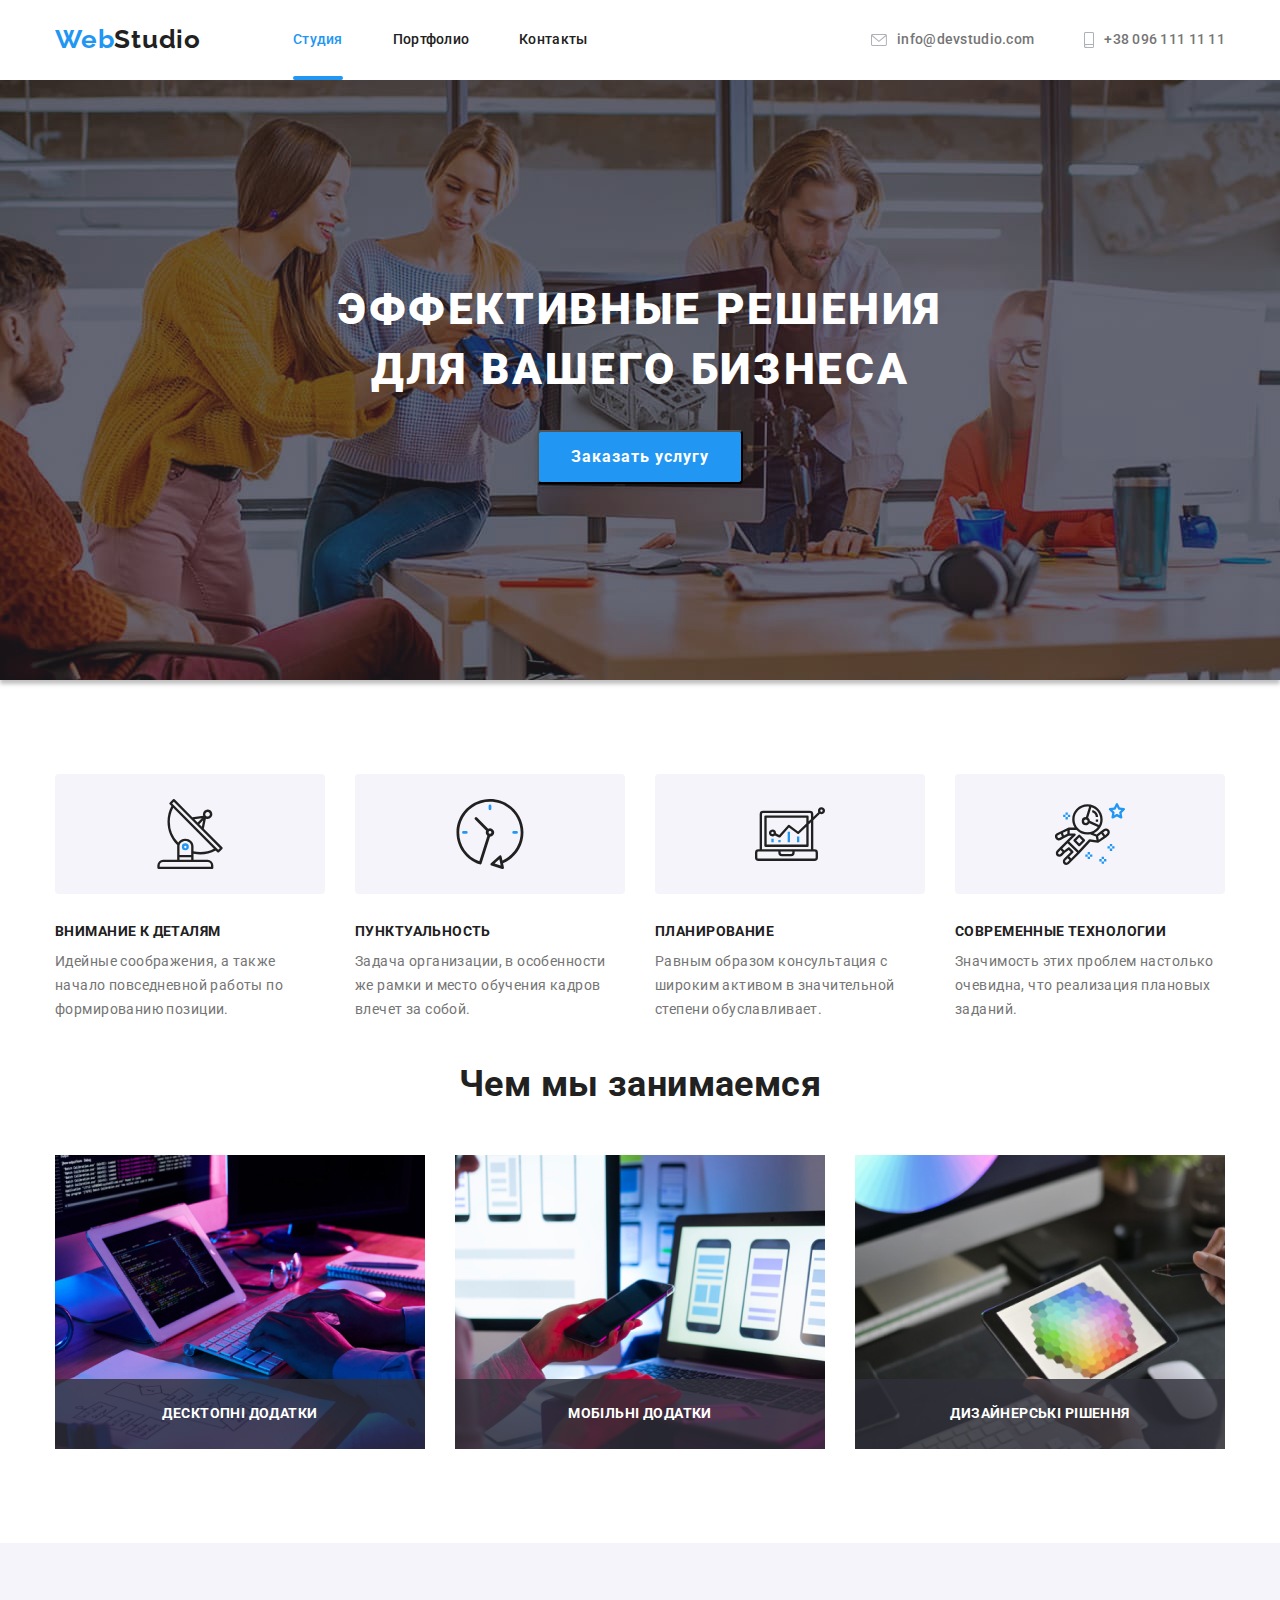
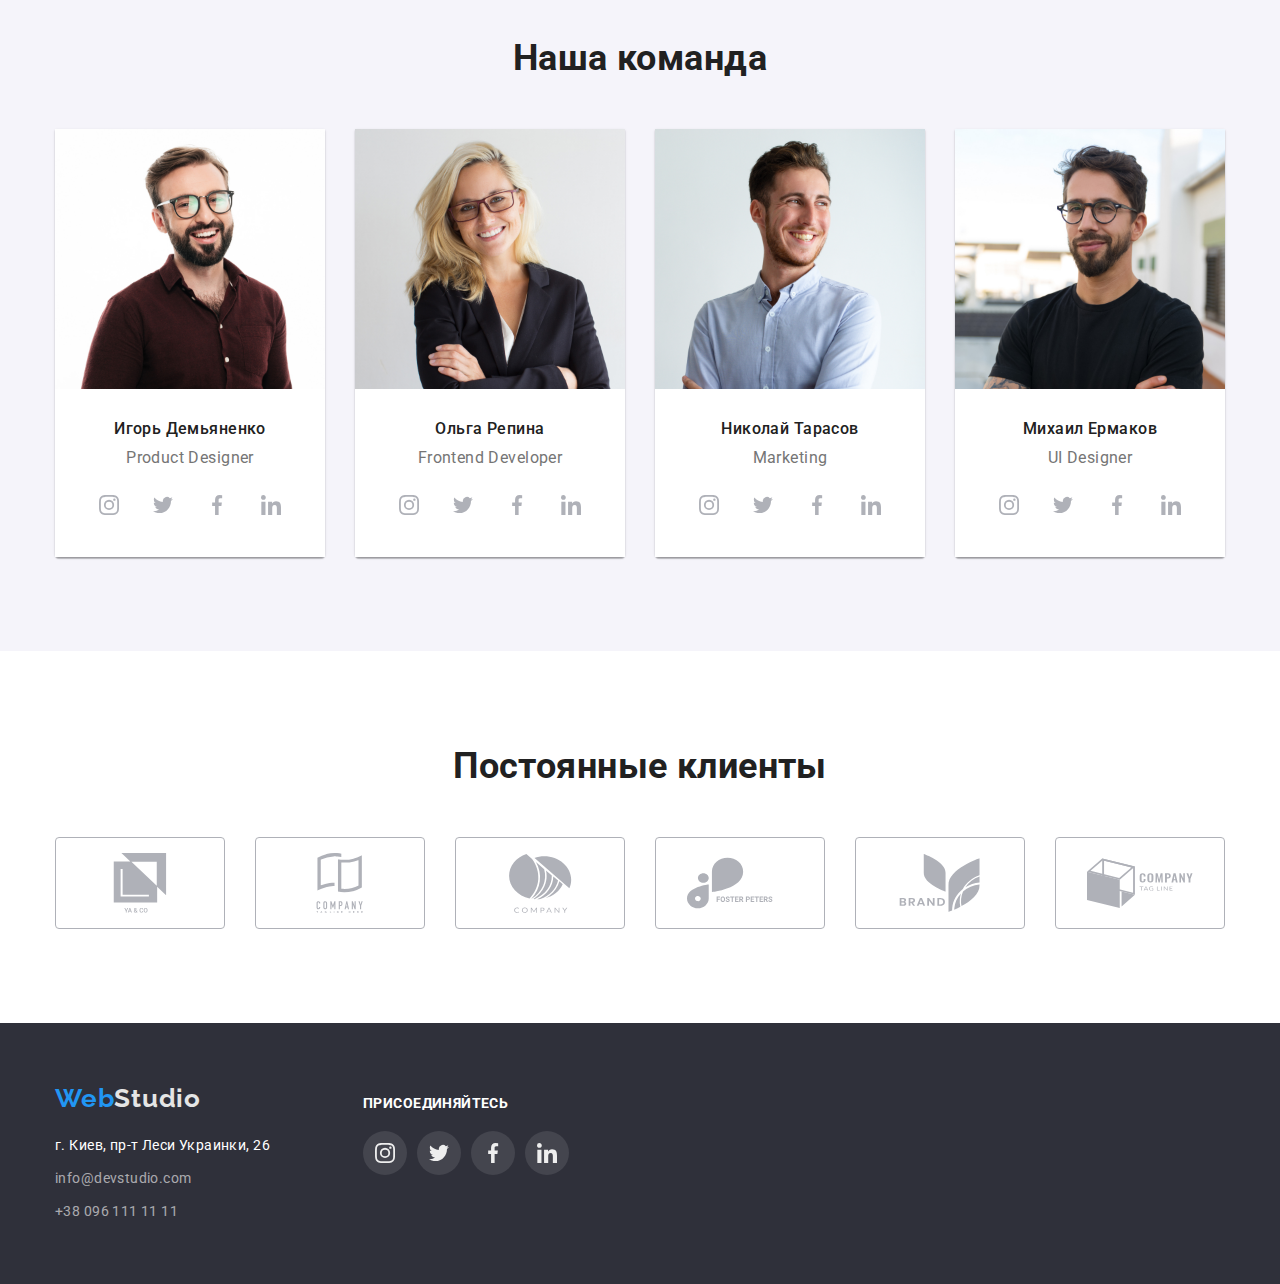
==== index.html @ d17cd8bb "Initial commit" ====
<!DOCTYPE html>
<html lang="ru">
  <head>
    <meta charset="UTF-8" />
    <meta http-equiv="X-UA-Compatible" content="IE=edge" />
    <meta name="viewport" content="width=device-width, initial-scale=1.0" />
    <title>Document</title>
    <link
      href="https://fonts.googleapis.com/css2?family=Raleway:wght@700&family=Roboto:wght@400;500;700;900&display=swap"
      rel="stylesheet"
    />
    <link
      href="https://cdnjs.cloudflare.com/ajax/libs/modern-normalize/1.0.0/modern-normalize.min.css"
      rel="stylesheet"
    />
    <link rel="stylesheet" href="./css/styles.css" />
  </head>
  <body>
    <header class="header">
      <div class="container main-nav">
        <nav class="header-nav">
          <a class="link logo" href="./index.html" lang="en"
            >Web<span class="logo-studio">Studio</span></a
          >
          <ul class="list header-list">
            <li class="header-item">
              <a class="link header-link current" href="./index.html">
                Студия</a
              >
            </li>
            <li class="header-item">
              <a class="link header-link" href="./portfolio.html"> Портфолио</a>
            </li>
            <li class="header-item">
              <a class="link header-link" href="">Контакты</a>
            </li>
          </ul>
        </nav>
        <ul class="list header-list">
          <li class="header-item">
            <a
              class="link header-link-contakts"
              href="mailto:info@devstudio.com"
            >
              <svg class="header-contakts-icon" width="16" height="12">
                <use href="./images/icons.svg#icon-envelope"></use>
              </svg>
              info@devstudio.com</a
            >
          </li>
          <li class="header-item">
            <a class="link header-link-contakts" href="tel:+380961111111">
              <svg class="header-contakts-icon" width="10" height="16">
                <use href="./images/icons.svg#icon-smartphone"></use>
              </svg>
              +38 096 111 11 11</a
            >
          </li>
        </ul>
      </div>
    </header>
    <main class="main">
      <section class="banner">
        <div class="container">
          <h1 class="banner-title">
            Эффективные решения<br />
            для вашего бизнеса
          </h1>
          <button class="banner-button" data-modal-open="" type="button">
            Заказать услугу
          </button>
        </div>
      </section>
      <section class="techology">
        <div class="container">
          <h2 class="title technology-title">Наши особенности</h2>
          <ul class="list list-techology">
            <li class="technology-item">
              <div class="icon-box">
                <svg width="70" height="70">
                  <use href="./images/icons.svg#icon-antenna-1"></use>
                </svg>
              </div>
              <h3 class="title techology-item-title">ВНИМАНИЕ К ДЕТАЛЯМ</h3>
              <p class="techology-description">
                Идейные соображения, а также начало повседневной работы по
                формированию позиции.
              </p>
            </li>
            <li class="technology-item">
              <div class="icon-box">
                <svg width="70" height="70">
                  <use href="./images/icons.svg#icon-clock-1"></use>
                </svg>
              </div>
              <h3 class="title techology-item-title">ПУНКТУАЛЬНОСТЬ</h3>
              <p class="techology-description">
                Задача организации, в особенности же рамки и место обучения
                кадров влечет за собой.
              </p>
            </li>
            <li class="technology-item">
              <div class="icon-box">
                <svg width="70" height="70">
                  <use href="./images/icons.svg#icon-diagram-1"></use>
                </svg>
              </div>
              <h3 class="title techology-item-title">ПЛАНИРОВАНИЕ</h3>
              <p class="techology-description">
                Равным образом консультация с широким активом в значительной
                степени обуславливает.
              </p>
            </li>
            <li class="technology-item">
              <div class="icon-box">
                <svg width="70" height="70">
                  <use href="./images/icons.svg#icon-astronaut-1"></use>
                </svg>
              </div>
              <h3 class="title techology-item-title">СОВРЕМЕННЫЕ ТЕХНОЛОГИИ</h3>
              <p class="techology-description">
                Значимость этих проблем настолько очевидна, что реализация
                плановых заданий.
              </p>
            </li>
          </ul>
        </div>
      </section>
      <section class="works">
        <div class="container">
          <h2 class="title works-title">Чем мы занимаемся</h2>
          <ul class="list works-list">
            <li class="works-item">
              <img
                class="works-img"
                src="./images/img1.jpg"
                alt="Сотрудник работающий на ПК и планшете"
                width="370"
                height="294"
              />
              <div class="item-overlay">
                <p class="overlay-text">Десктопні додатки</p>
              </div>
            </li>
            <li class="works-item">
              <img
                class="works-img"
                src="./images/img2.jpg"
                alt="Девушка работает с телефоном и ноутбуком"
                width="370"
                height="294"
              />
              <div class="item-overlay">
                <p class="overlay-text">Мобільні додатки</p>
              </div>
            </li>
            <li class="works-item">
              <img
                class="works-img"
                src="./images/img3.jpg"
                alt="Сотрудник выбирает цветовую гамму на планшете"
                width="370"
                height="294"
              />
              <div class="item-overlay">
                <p class="overlay-text">Дизайнерські рішення</p>
              </div>
            </li>
          </ul>
        </div>
      </section>
      <section class="team">
        <div class="container">
          <h2 class="title team-title">Наша команда</h2>
          <ul class="list team-list">
            <li class="team-item">
              <img
                class="team-img"
                src="./images/img-ihor.jpg"
                alt="Игорь Демьяненко"
                width="270"
                height="260"
              />
              <div class="team-descript">
                <h3 class="title team-worker-name">Игорь Демьяненко</h3>
                <p class="team-worker-descr" lang="en">Product Designer</p>
                <ul class="list team-social">
                  <li class="social-link-item">
                    <a class="social-link" href="">
                      <svg class="icon-social" width="20" height="20">
                        <use href="./images/icons.svg#icon-instagram-2"></use>
                      </svg>
                    </a>
                  </li>
                  <li class="social-link-item">
                    <a class="social-link" href="">
                      <svg class="icon-social" width="20" height="20">
                        <use href="./images/icons.svg#icon-twitter-1"></use>
                      </svg>
                    </a>
                  </li>
                  <li class="social-link-item">
                    <a class="social-link" href="">
                      <svg class="icon-social" width="20" height="20">
                        <use href="./images/icons.svg#icon-facebook-1"></use>
                      </svg>
                    </a>
                  </li>
                  <li class="social-link-item">
                    <a class="social-link" href="">
                      <svg class="icon-social" width="20" height="20">
                        <use href="./images/icons.svg#icon-linkedin-1"></use>
                      </svg>
                    </a>
                  </li>
                </ul>
              </div>
            </li>
            <li class="team-item">
              <img
                class="team-img"
                src="./images/img-olga.jpg"
                alt="Ольга Репина"
                width="270"
                height="260"
              />
              <div class="team-descript">
                <h3 class="title team-worker-name">Ольга Репина</h3>
                <p class="team-worker-descr" lang="en">Frontend Developer</p>
                <ul class="list team-social">
                  <li class="social-link-item">
                    <a class="social-link" href="">
                      <svg class="icon-social" width="20" height="20">
                        <use href="./images/icons.svg#icon-instagram-2"></use>
                      </svg>
                    </a>
                  </li>
                  <li class="social-link-item">
                    <a class="social-link" href="">
                      <svg class="icon-social" width="20" height="20">
                        <use href="./images/icons.svg#icon-twitter-1"></use>
                      </svg>
                    </a>
                  </li>
                  <li class="social-link-item">
                    <a class="social-link" href="">
                      <svg class="icon-social" width="20" height="20">
                        <use href="./images/icons.svg#icon-facebook-1"></use>
                      </svg>
                    </a>
                  </li>
                  <li class="social-link-item">
                    <a class="social-link" href="">
                      <svg class="icon-social" width="20" height="20">
                        <use href="./images/icons.svg#icon-linkedin-1"></use>
                      </svg>
                    </a>
                  </li>
                </ul>
              </div>
            </li>
            <li class="team-item">
              <img
                class="team-img"
                src="./images/img-nikolay.jpg"
                alt="Николай Тарасов"
                width="270"
                height="260"
              />
              <div class="team-descript">
                <h3 class="title team-worker-name">Николай Тарасов</h3>
                <p class="team-worker-descr" lang="en">Marketing</p>
                <ul class="list team-social">
                  <li class="social-link-item">
                    <a class="social-link" href="">
                      <svg class="icon-social" width="20" height="20">
                        <use href="./images/icons.svg#icon-instagram-2"></use>
                      </svg>
                    </a>
                  </li>
                  <li class="social-link-item">
                    <a class="social-link" href="">
                      <svg class="icon-social" width="20" height="20">
                        <use href="./images/icons.svg#icon-twitter-1"></use>
                      </svg>
                    </a>
                  </li>
                  <li class="social-link-item">
                    <a class="social-link" href="">
                      <svg class="icon-social" width="20" height="20">
                        <use href="./images/icons.svg#icon-facebook-1"></use>
                      </svg>
                    </a>
                  </li>
                  <li class="social-link-item">
                    <a class="social-link" href="">
                      <svg class="icon-social" width="20" height="20">
                        <use href="./images/icons.svg#icon-linkedin-1"></use>
                      </svg>
                    </a>
                  </li>
                </ul>
              </div>
            </li>
            <li class="team-item">
              <img
                class="team-img"
                src="./images/img-mihail.jpg"
                alt="Михаил Ермаков"
                width="270"
                height="260"
              />
              <div class="team-descript">
                <h3 class="title team-worker-name">Михаил Ермаков</h3>
                <p class="team-worker-descr" lang="en">UI Designer</p>
                <ul class="list team-social">
                  <li class="social-link-item">
                    <a class="social-link" href="">
                      <svg class="icon-social" width="20" height="20">
                        <use href="./images/icons.svg#icon-instagram-2"></use>
                      </svg>
                    </a>
                  </li>
                  <li class="social-link-item">
                    <a class="social-link" href="">
                      <svg class="icon-social" width="20" height="20">
                        <use href="./images/icons.svg#icon-twitter-1"></use>
                      </svg>
                    </a>
                  </li>
                  <li class="social-link-item">
                    <a class="social-link" href="">
                      <svg class="icon-social" width="20" height="20">
                        <use href="./images/icons.svg#icon-facebook-1"></use>
                      </svg>
                    </a>
                  </li>
                  <li class="social-link-item">
                    <a class="social-link" href="">
                      <svg class="icon-social" width="20" height="20">
                        <use href="./images/icons.svg#icon-linkedin-1"></use>
                      </svg>
                    </a>
                  </li>
                </ul>
              </div>
            </li>
          </ul>
        </div>
      </section>
      <section class="clients">
        <div class="container">
          <h2 class="title clients-title">Постоянные клиенты</h2>
          <ul class="list clients-list">
            <li class="clients-item">
              <a class="link clients-link" href="">
                <svg class="clients-icon" width="106" height="60">
                  <use
                    class="clients-logo"
                    href="./images/icons.svg#icon-Logo1"
                  ></use>
                </svg>
              </a>
            </li>
            <li class="clients-item">
              <a class="link clients-link" href="">
                <svg class="clients-icon" width="106" height="60">
                  <use href="./images/icons.svg#icon-Logo2"></use>
                </svg>
              </a>
            </li>
            <li class="clients-item">
              <a class="link clients-link" href="">
                <svg class="clients-icon" width="106" height="60">
                  <use href="./images/icons.svg#icon-Logo3"></use>
                </svg>
              </a>
            </li>
            <li class="clients-item">
              <a class="link clients-link" href=""
                ><svg class="clients-icon" width="106" height="60">
                  <use href="./images/icons.svg#icon-Logo4"></use>
                </svg>
              </a>
            </li>
            <li class="clients-item">
              <a class="link clients-link" href=""
                ><svg class="clients-icon" width="106" height="60">
                  <use href="./images/icons.svg#icon-Logo5"></use>
                </svg>
              </a>
            </li>
            <li class="clients-item">
              <a class="link clients-link" href=""
                ><svg class="clients-icon" width="106" height="60">
                  <use href="./images/icons.svg#icon-Logo6"></use>
                </svg>
              </a>
            </li>
          </ul>
        </div>
      </section>
    </main>
    <footer class="footer">
      <div class="container">
        <div class="footer-container">
          <div class="footer-contacts">
            <a class="link logo footer-logo" href="./index.html" lang="en"
              >Web<span class="logo-studio-footer">Studio</span></a
            >
            <address class="footer-address">
              <p>г. Киев, пр-т Леси Украинки, 26</p>
              <a class="link footer-link" href="mailto:info@devstudio.com">
                info@devstudio.com</a
              >
              <br />
              <a class="link footer-link" href="tel:+380961111111">
                +38 096 111 11 11</a
              >
            </address>
          </div>
          <div class="social-footer">
            <h3 class="footer-social-title">ПРИСОЕДИНЯЙТЕСЬ</h3>
            <ul class="list footer-social">
              <li class="social-link-item">
                <a class="social-link-footer" href="">
                  <svg class="icon-social" width="20" height="20">
                    <use href="./images/icons.svg#icon-instagram-2"></use>
                  </svg>
                </a>
              </li>
              <li class="social-link-item">
                <a class="social-link-footer" href="">
                  <svg class="icon-social" width="20" height="20">
                    <use href="./images/icons.svg#icon-twitter-1"></use>
                  </svg>
                </a>
              </li>
              <li class="social-link-item">
                <a class="social-link-footer" href="">
                  <svg class="icon-social" width="20" height="20">
                    <use href="./images/icons.svg#icon-facebook-1"></use>
                  </svg>
                </a>
              </li>
              <li class="social-link-item">
                <a class="social-link-footer" href="">
                  <svg class="icon-social" width="20" height="20">
                    <use href="./images/icons.svg#icon-linkedin-1"></use>
                  </svg>
                </a>
              </li>
            </ul>
          </div>
        </div>
      </div>
    </footer>
    <div class="backdrop is-hidden" data-modal>
      <div class="modal">
        <button data-modal-close aria-label="button" class="close-button">
          <img class="icon-close" src="./images/close.svg" alt="Закрити" />
        </button>
      </div>
    </div>
    <script src="./js/modal.js"></script>
  </body>
</html>
---- css/styles.css ----
:root {
    /*   Цветовая палитра  */
    --bakrnd-color-first: #E5E5E5;
    --bakrnd-color-second: #F5F4FA;
    --footer-color: #2F303A;
    --text-color-first: #757575;
    --text-color-tittle: #212121;
    --text-color-footer: rgba(255, 255, 255, 0.6);
    --text-banner-color: #FFFFFF;
    --accent-color: #2196F3;

    /*Шрифты */
    --first-font: "Roboto";
    --logo-font: "Raleway";

    --transition-duration: 250ms;
    --time-funcsion: cubic-bezier(0.4, 0, 0.2, 1);
    --animation-time: 250ms cubic-bezier(0.4, 0, 0.2, 1);
}

/*   Основные стили */
body {
    font-family: "Roboto","Raleway", sans-serif;
    color: var(--text-color-first);
    font-weight: 400;
    font-size: 14px;
    
    letter-spacing: 0.03em;
}

.container{
    width: 1200px;
    padding-right: 15px;
    padding-left: 15px;
    margin-left: auto;
    margin-right: auto;
   
}


 ul, h1, h2, h3, p {
    margin: 0;
}
.main{
    line-height: 1.71;
}
.link {
    color: var(--text-color-tittle);
    text-decoration: none;
}

.list {
    list-style: none;
}


.link:hover,
.link:focus,
.link:active {
    color: var(--accent-color);
    fill: currentColor;
}

.footer,
.banner {
    background-color: var(--footer-color);
}

.header-nav .header-link.current {
    color: var(--accent-color);
}

/*   Стили хедера  */
.header-link{
    position: relative;
    display: block;
    padding-top: 32px;
    padding-bottom: 32px;
    transition: color var(--animation-time);
}
.header-link::after {
    content: '';
    display: block;
    width: 100%;
    height: 4px;
    background-color: #2196F3;
    border-radius: 2px;
    position: absolute;
    left: 0;
    bottom: 0;
   opacity: 0;
   transition: opacity 250ms var(--time-funcsion);
}

.header-link.current::after{
    opacity: 1;
}

.main-nav{
    display: flex;
    align-items: center;
    margin-left: auto;
    align-self: flex-end;
    height: 80px;

    }

.header-nav{
    display: flex;
}    
.logo{
    padding-top: 24px;
    padding-bottom: 25px;
  
}
.header-list {
    display: flex;
    padding-left: 0px;
    margin-left: auto;
    font-weight: 500;
    font-size: 14px;
    line-height: 1.14;
    letter-spacing: 0.02em;
    justify-content: center;
    
  
}
.header-link-contakts{
    display: flex;
    align-items: center;
    transition: fill var(--animation-time);
}
.header-list .header-item{
    margin-right: 50px;
    fill: #afb1b8;
  

}


.header-list .header-item:last-child{
    margin-right: 0px;
}

.header-link-contakts {

    color: var(--text-color-first);
    height: 16px;
    gap: 10px;
}

.logo {
    display: flex;
    margin-right: 93px;
    width: 145px;
    height: 31px;
    color: var(--accent-color);
    font-family: var(--logo-font);
    font-weight: 700;
    font-size: 26px;
    line-height: 1.19;
    letter-spacing: 0.03em;
}

.logo-studio {
    color: var(--text-color-tittle);

}
.list-techology{
    display: flex;
}
.technology-item{
    width: 270px;
}
/*   Стили футера  */
.footer{
padding-top: 60px;
padding-bottom: 60px;
}

.footer-logo{
padding: 0;
margin-bottom: 20px;


}
.footer-address {
    color: var(--text-banner-color);
    font-style: normal;
    line-height: 1.71;
}

.footer-link {
    display: inline-block;
    margin-top: 9px;
    color: var(--text-color-footer);
    transition: color var(--animation-time);

}

.logo-studio-footer{
    color: var(--bakrnd-color-first);

}

.footer-social-title{
    font-family: 'Roboto';
        font-weight: 700;
        font-size: 14px;
        line-height: 16px;
        letter-spacing: 0.03em;
        text-transform: uppercase;
        color: #FFFFFF;
        padding-top: 12px;
        padding-bottom: 20px;
}
.footer-container{
    display: flex;
    
}
.footer-contacts{
    display: inline-block;
    padding-right: 70px;
}
.social-footer{
    display: inline-block;
   
    width: 206px;
    height: 80px;
 
}

.footer-social {
    display: flex;
    padding-bottom: 30px;
    padding-left: 0px;
    justify-content: center;
}

.social-link-footer {
    display: flex;
    width: 44px;
    height: 44px;
    border: 0;
    border-radius: 50%;
    justify-content: center;
    align-items: center;
    color: #EEEEEE;
    background: rgba(255, 255, 255, 0.1);
    transition: background-color var(--animation-time);

}

.social-link-item {
    display: flex;


}

.social-link-item:not(:last-child) {
    margin-right: 10px;
}

.icon-social {
    fill: currentColor
}

.social-link-footer:hover,
.social-link-footer:focus {
    color: #EEEEEE;
    background-color: var(--accent-color);
}


/*   Стили main  */
.banner-title{
margin-left: auto;
margin-right: auto;
margin-bottom: 30px;
}
.banner-button {
    display: block;
    font-family: var(--first-font);
    color: var(--text-banner-color);
    font-weight: 700;
    font-size: 16px;
    line-height: 1.88;
    letter-spacing: 0.06em;
    margin-left: auto;
    margin-right: auto;
    padding: 10px 32px;
    background-color: var(--accent-color);
    box-shadow: 0px 4px 4px rgba(0, 0, 0, 0.15);
    border-radius: 4px;
    transition: color var(--animation-time);
}

.banner{
    padding-top: 200px;
    padding-bottom: 200px;
    background-image: linear-gradient(rgba(47, 48, 58, 0.4), rgba(47, 48, 58, 0.4)), url(../images/header-img.jpg);
    background-color: rgba(47, 48, 58, 0.4);
    background-repeat: no-repeat;
    background-position: center;
    box-shadow: 0px 4px 4px rgba(0, 0, 0, 0.25);
    max-width: 1600px;
    max-height: 600px;
    margin-left: auto;
    margin-right: auto;
 
    
}
.title {
    color: var(--text-color-tittle);
    font-size: 14px;
    font-weight: 700;
    line-height: 1.14;
}

.backdrop {
    position: fixed;
    top: 0;
    left: 0;
    width: 100%;
    height: 100%;
    background-color: rgba(0, 0, 0, 0.2);
    opacity: 1;
    visibility: visible;
        transition: opacity 250ms cubic-bezier(0.4, 0, 0.2, 1), visibility 250ms cubic-bezier(0.4, 0, 0.2, 1);
}

.backdrop.is-hidden {
    opacity: 0;
    visibility: hidden;
}

.modal {
    position: absolute;
    top: 50%;
    left: 50%;
    background-color: var(--bakrnd-color-second);
    min-width: 528px;
    min-height: 581px;
    box-shadow: 0px 1px 3px rgb(0 0 0 / 12%), 0px 1px 1px rgb(0 0 0 / 14%), 0px 2px 1px rgb(0 0 0 / 20%);
    border-radius: 4px;
    opacity: 1;
    transform: scale(1) translate(-50%, -50%);
transition: transform 250ms cubic-bezier(0.4, 0, 0.2, 1);
    
           
}

.close-button {
    position: absolute;
    top: 8px;
    right: 8px;
    width: 30px;
    height: 30px;
    border-radius: 50%;
    border: 1px solid rgba(0, 0, 0, 0.1);
    padding: 0;
    cursor: pointer;
    fill: #000000;
    background-color: rgba(255, 255, 255, 1);
    transition: fill var(--animation-time);
}

.icon-close {
    position: absolute;
    top: 50%;
    left: 50%;
    transform: translate(-50%, -50%);
}

.close-button:hover,
.close-button:focus {
    fill: var(--accent);
}

.list-techology{
    padding: 0;
    justify-content: space-between;
    height: 101px;
    

}
.icon-box{
    display: flex;
    justify-content: center;
    align-items: center;
    width: 270px;
    height: 120px;
    border-radius: 4px;
    background-color: var(--bakrnd-color-second);
    margin-bottom: 30px;
}
.techology-item{
    width: 270px;
    
}
.technology-item:not(:first-child) {
    margin-left: 30px;
}
.techology-item-title{
    margin-bottom: 10px;
}

.techology{
    padding-top: 94px;
    padding-bottom: 94px;
}

.technology-title{
    display: none;
}
.works{
padding-top: 94px;
padding-bottom: 94px;
}

  .works-list{
    display: flex;
    justify-content: space-between;
    padding-left: 0px;
    
  }

  .works-title{
    margin-bottom: 50px;
    
  }

  .works-img, .team-img, .portfolio-img{
    display: block;
  }
  .works-item{
    position: relative;
  }
.item-overlay{
    position: absolute;
        bottom: 0;
        left: 0;
        width: 100%;
        height: 70px;
        background-color: rgba(47, 48, 58, 0.8);
        display: flex;
        justify-content: center;
        align-items: center;
}

  .overlay-text{
    font-size: 14px;
        font-weight: 700;
        line-height: 1.14;
        text-transform: uppercase;
        color: var(--text-banner-color);
        margin: 0;
  }
  .team{
    background-color: var(--bakrnd-color-second);
    padding-top: 94px;
    padding-bottom: 94px;
  }
  .team-list{
    display: flex;
    padding-left: 0px;
  
    justify-content: space-between;
  }
.team-item{
background: #FFFFFF;
    box-shadow: 0px 1px 3px rgba(0, 0, 0, 0.12), 0px 1px 1px rgba(0, 0, 0, 0.14), 0px 2px 1px rgba(0, 0, 0, 0.2);
    border-radius: 0px 0px 4px 4px;
}

.team-item:not(:first-child) {
    margin-left: 30px;
}
  .team-title, .clients-title{

    margin-bottom: 50px;
  }
.team-title,
.works-title,.clients-title {
    font-size: 36px;
    line-height: 1.17;
    text-align: center;
}
.team-descript{
background: #FFFFFF;
    padding: 30px 0px;
}

.team-worker-name {
   
    font-weight: 500;
    font-size: 16px;
    line-height: 1.188;
    text-align: center;
}

.team-worker-descr {
    margin-top: 10px;
    font-size: 16px;
    line-height: 1.188;
    text-align: center;
}
.team-social{
    display: flex;
    padding-top: 16px;
    padding-left: 0px;
    justify-content: center;
}
.social-link{
    display: flex;
    width: 44px;
    height: 44px;
    border: 0;
    border-radius: 50%;
justify-content: center;
    align-items: center;
    color: #afb1b8;
    transition: fill var(--animation-time);
    transition: background-color var(--animation-time);
   
}
.social-link-item{
display: flex;


}
.social-link-item:not(:last-child) {
    margin-right: 10px;
}
.icon-social{
    fill: currentColor;
    transition: color var(--animation-time);
    transition: background-color var(--animation-time);
}

.social-link:hover,
.social-link:focus {
    color: #EEEEEE;
    background-color: var(--accent-color);
}
.clients{
 
    padding-top: 94px;
    padding-bottom: 94px;
}
.clients-list{
        display: flex;
        justify-content: space-between;
        padding-left: 0px;
        transition: color var(--animation-time);
}
.banner-title {
    color: var(--text-banner-color);
    font-weight: 900;
    font-size: 44px;
    line-height: 1.36;
    letter-spacing: 0.06em;
    text-align: center;
    text-transform: uppercase;
}
.clients-link{

color: #afb1b8;
   width: 100%;
   height: 100%;
display: flex;
    justify-content: center;
    align-items: center;
    transition: border var(--animation-time);
    
    
}

.clients-item{
display: flex;
    justify-content: center;
    align-items: center;
    height: 92px;
    width: 170px;
    border:  1px solid #AFB1B8;
    border-radius: 4px;
    fill:#afb1b8;
 

}
.clients-icon{
   
    fill: #afb1b8;
    transition: fill var(--animation-time);
    
}
.clients-link:hover svg, .clients-link:focus svg{
    fill: currentColor;
}


.clients-icon:hover,
.clients-icon:focus {
    fill: currentColor;
}
.clients-item:hover, .clients-item:focus{
    border-color: #2196F3;
    fill: currentColor;
 
}


/* Портфолио стили */
.portfolio-header{
    border: 1px solid #ECECEC;
}
.portfolio-works{
    padding-top: 94px;
    padding-bottom: 94px;
}
.example-title {
    color: var(--text-color-tittle);
    font-weight: 700;
    font-size: 18px;
    line-height: 2;
    letter-spacing: 0.06em;
}
.portfolio-title{
    display: none;
}
.menu-list{
    display: flex;
    justify-content: center;
    margin-bottom: 50px;

}
.portfolio-descript{
    border: 1px solid #EEEEEE;
    padding: 20px 24px;
}


.example-desc {
    color: var(--text-color-first);
    font-size: 16px;
    line-height: 1.86;
}


.portfolio-menu {
    padding: 6px 22px;
    border: 0;
    border-radius: 4px;
    font-family: var(--first-font);
    color: var(--text-color-tittle);
    font-weight: 500;
    font-size: 16px;
    line-height: 1.6;
    text-align: center;
    letter-spacing: 0.03em;
    cursor: pointer;
    transition: background-color var(--transition-duration) var(--time-funcsion),
            color var(--transition-duration) var(--time-funcsion),
            box-shadow var(--transition-duration) var(--time-funcsion);
}

.menu-item:not(:last-child) {
    margin-right: 8px;
}
.portfolio-menu:hover,
.portfolio-menu:focus {
    color: var(--text-banner-color);
    background-color: var(--accent-color);
    box-shadow: 0px 3px 1px rgba(0, 0, 0, 0.1), 0px 1px 2px rgba(0, 0, 0, 0.08), 0px 2px 2px rgba(0, 0, 0, 0.12);
}

.portfolio-container{
    position: relative;
    overflow: hidden;
}



.portfolio-list{
    display: flex;
    padding-left: 0px;
    flex-wrap: wrap;
    gap: 30px;
    justify-content: space-between;
    align-content: space-between;
}
.portfolio-link{
    display: block;
    transition: box-shadow var(--animation-time)

}
.portfolio-link:hover, 
.portfolio-link:focus{
box-shadow: 0px 1px 1px rgba(0, 0, 0, 0.12), 0px 4px 4px rgba(0, 0, 0, 0.06), 1px 4px 6px rgba(0, 0, 0, 0.16);
}

.slider-text {
    font-weight: 400;
        color: #fff;
        font-size: 18px;
        line-height: 1.5;
        padding: 63px 24px 63px 24px;
        margin: 0;
}

.portfolio-slider{

    position: absolute;
        bottom: -1%;
        width: 100%;
        height: 100%;
        background-color: rgba(33, 150, 243, 0.9);
        transform: translateY(100%);
        transition: transform 250ms cubic-bezier(0.4, 0, 0.2, 1);
      
     
}
.portfolio-link:hover .portfolio-slider
 {
    transform: translateY(0);
}
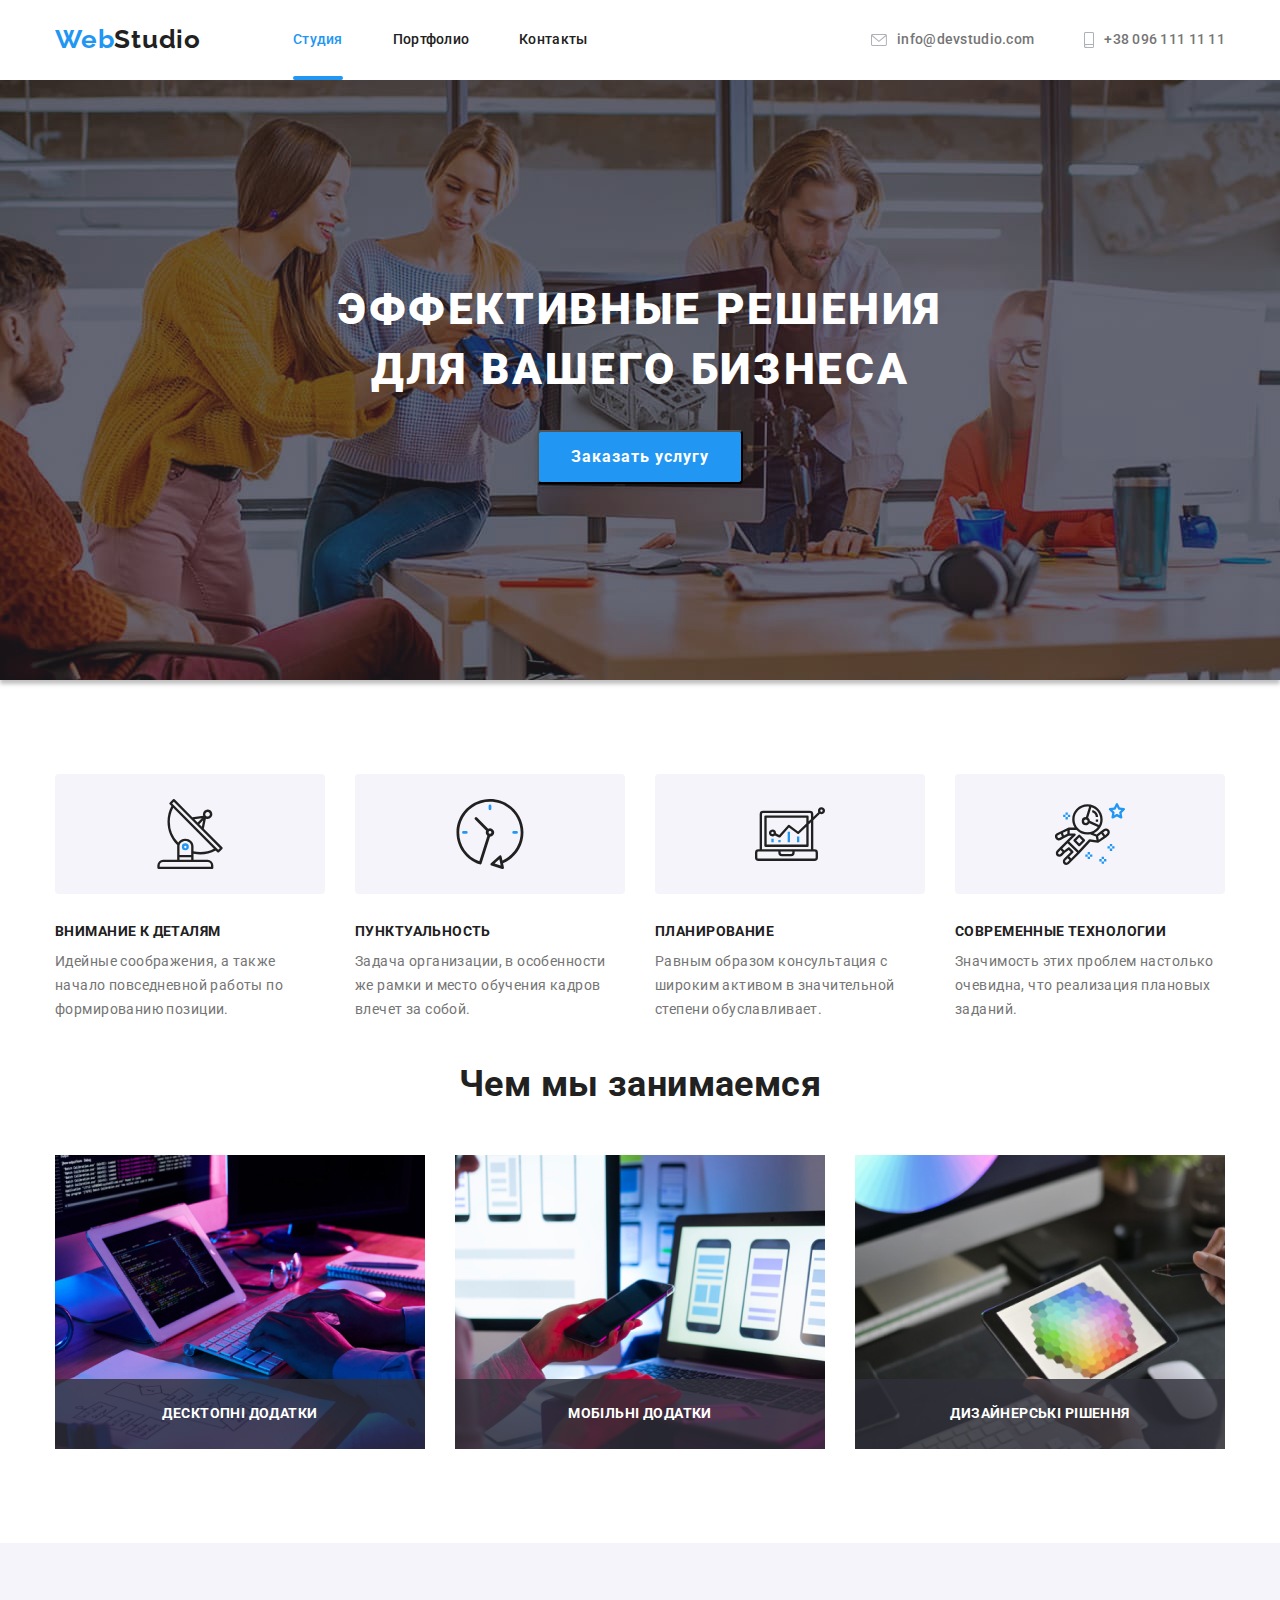
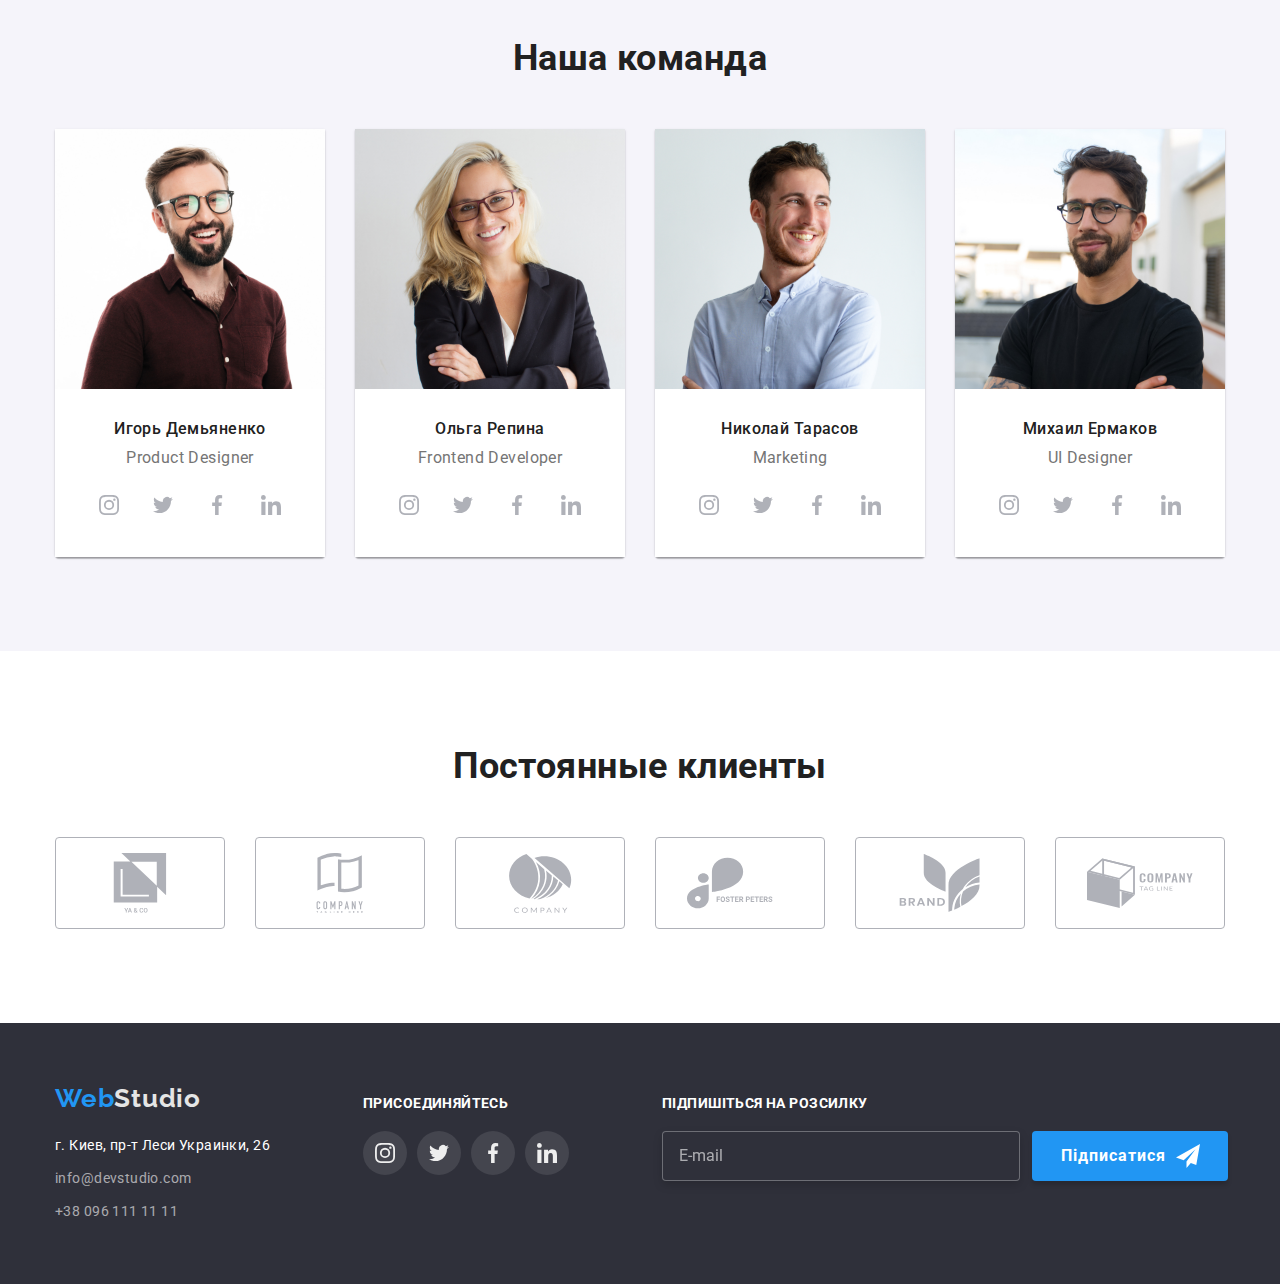
==== commit 3522e553: "First old version from notebook" ====
--- a/index.html
+++ b/index.html
@@ -452,6 +452,25 @@
               </li>
             </ul>
           </div>
+          <div class="footer-form-container">
+            <h3 class="footer-social-title">Підпишіться на розсилку</h3>
+            <p class="title-subscribe"></p>
+            <div class="footer-form-fild">
+              <label for="footer-subscribe" class="footer-form-lable"></label>
+              <input
+                id="footer-subscribe"
+                type="email"
+                name="email"
+                class="footer-subscribe"
+                placeholder="E-mail"
+              />
+              <button type="submit" class="button button-footer">
+                <svg class="button-footer-icon" width="24px" height="24px">
+                  <use href="./images/icons.svg#icon-icon-send"></use></svg
+                >Підписатися
+              </button>
+            </div>
+          </div>
         </div>
       </div>
     </footer>
@@ -460,6 +479,85 @@
         <button data-modal-close aria-label="button" class="close-button">
           <img class="icon-close" src="./images/close.svg" alt="Закрити" />
         </button>
+
+        <div class="title-modal">
+          <strong>Залиште свої дані, ми вам перезвонимо</strong>
+        </div>
+
+        <div class="form-fild">
+          <label for="user-name" class="form-lable"
+            ><span class="label-title">Ім'я</span></label
+          >
+          <div class="modal-position-icon">
+            <input
+              id="user-name"
+              type="text"
+              name="user-name"
+              class="form-input"
+            />
+            <svg width="12px" height="12px" class="modal-icon">
+              <use href="./images/icons.svg#icon-user"></use>
+            </svg>
+          </div>
+        </div>
+
+        <div class="form-fild">
+          <label for="user-tel" class="form-lable"
+            ><span class="label-title">Телефон</span></label
+          >
+          <div class="modal-position-icon">
+            <input id="user-tel" type="tel" name="tel" class="form-input" />
+            <svg width="13px" height="13px" class="modal-icon">
+              <use href="./images/icons.svg#icon-tel"></use>
+            </svg>
+          </div>
+        </div>
+
+        <div class="form-fild">
+          <label for="user-email" class="form-lable"
+            ><span class="label-title">Пошта</span></label
+          >
+          <div class="modal-position-icon">
+            <input
+              id="user-email"
+              type="email"
+              name="email"
+              class="form-input"
+            />
+            <svg width="15px" height="12px" class="modal-icon">
+              <use href="./images/icons.svg#icon-letter"></use>
+            </svg>
+          </div>
+        </div>
+
+        <label class="label-comment">
+          <span class="label-title-comment">Коментар</span>
+          <textarea
+            placeholder="Введіть текст"
+            name="comment"
+            class="comment"
+          ></textarea>
+        </label>
+
+        <label class="form-checkbox">
+          <input
+            type="checkbox"
+            name="checkbox"
+            class="form-accept visually-hidden"
+          />
+          <span class="checkbox-icon">
+            <svg class="icon" width="16px" height="15px">
+              <use href="./images/icons.svg#icon-mark"></use>
+            </svg>
+          </span>
+          <span class="checkbox-title"
+            >Погоджуюся з розсилкою та приймаю
+            <a href="" class="contract">Умови договору</a>
+          </span>
+        </label>
+        <button type="submit" class="button modal-form-button">
+          Відправити
+        </button>
       </div>
     </div>
     <script src="./js/modal.js"></script>
--- a/css/styles.css
+++ b/css/styles.css
@@ -53,6 +53,18 @@
     list-style: none;
 }
 
+.visually-hidden {
+    position: absolute;
+    width: 1px;
+    height: 1px;
+    margin: -1px;
+    border: 0;
+    padding: 0;
+    white-space: nowrap;
+    clip-path: inset(100%);
+    clip: rect(0 0 0 0);
+    overflow: hidden;
+}
 
 .link:hover,
 .link:focus,
@@ -224,7 +236,7 @@
 }
 .social-footer{
     display: inline-block;
-   
+    
     width: 206px;
     height: 80px;
  
@@ -271,6 +283,72 @@
     background-color: var(--accent-color);
 }
 
+.footer-form-container{
+margin-left: 93px;
+}
+
+.footer-form {
+    display: flex;
+    margin-right: 0;
+}
+
+.footer-form-fild {
+    display: flex;
+    margin-bottom: 0px;
+}
+
+
+.footer-subscribe {
+    width: 358px;
+    height: 50px;
+    background-color: var(--footer-color);
+    border: 1px solid rgba(255, 255, 255, 0.3);
+    filter: drop-shadow(0px 4px 4px rgba(0, 0, 0, 0.15));
+    border-radius: 4px;
+    margin-right: 12px;
+    padding-right: 5px;
+    padding-left: 16px;
+    color: var(--text-banner-color);
+    transition: border var(--animation-time);
+}
+
+.footer-subscribe:focus {
+    transition: border var(--animation-time);
+}
+
+.footer-subscribe::placeholder {
+    width: 47px;
+    height: 20px;
+    font-weight: 400;
+    font-size: 16px;
+    line-height: 1.25;
+    align-items: center;
+    color: rgba(255, 255, 255, 0.6);
+}
+.button-footer {
+    position: relative;
+
+    border-radius: 4px;
+    border: none;
+    background-color: var(--accent-color);
+    color: var(--text-banner-color);
+    height: 50px;
+
+    font-weight: 700;
+    font-size: 16px;
+    line-height: 1.88;
+    letter-spacing: 0.06em;
+
+    padding: 10px 62px 10px 29px;
+    box-shadow: 0px 4px 4px rgba(0, 0, 0, 0.15);
+    cursor: pointer;
+}
+
+.button-footer-icon {
+    position: absolute;
+    top: 13px;
+    right: 28px;
+}
 
 /*   Стили main  */
 .banner-title{
@@ -341,11 +419,12 @@
     background-color: var(--bakrnd-color-second);
     min-width: 528px;
     min-height: 581px;
+    padding: 40px;
     box-shadow: 0px 1px 3px rgb(0 0 0 / 12%), 0px 1px 1px rgb(0 0 0 / 14%), 0px 2px 1px rgb(0 0 0 / 20%);
     border-radius: 4px;
     opacity: 1;
     transform: scale(1) translate(-50%, -50%);
-transition: transform 250ms cubic-bezier(0.4, 0, 0.2, 1);
+    transition: transform 250ms cubic-bezier(0.4, 0, 0.2, 1);
     
            
 }
@@ -375,6 +454,164 @@
 .close-button:hover,
 .close-button:focus {
     fill: var(--accent);
+}
+
+.modal-form {
+    display: block;
+}
+
+.title-modal {
+    font-size: 20px;
+    text-align: center;
+    color: var(--primary-text-color);
+    margin-bottom: 12px;
+}
+
+.label-title {
+    display: block;
+    font-size: 12px;
+    line-height: 1.16;
+    letter-spacing: 0.01em;
+    color: var(--text-color);
+}
+
+.form-lable {
+    display: block;
+    margin-bottom: 4px;
+    font-size: 12px;
+    line-height: 1.16;
+    letter-spacing: 0.01em;
+    color: var(--text-color-first);
+}
+
+.form-fild {
+    margin-bottom: 10px;
+}
+
+.modal-position-icon {
+    position: relative;
+}
+
+.modal-icon {
+    position: absolute;
+    top: 50%;
+    left: 15px;
+    transform: translateY(-50%);
+    transition: fill var(--animation-time);
+}
+
+.form-input {
+    display: block;
+    width: 100%;
+    height: 40px;
+    padding-left: 42px;
+    border: 1px solid #21212133;
+    border-radius: 4px;
+    transition: border var(--animation-time);
+    cursor: pointer;
+}
+
+.form-input:focus-within,
+.comment:focus-within {
+    outline: none;
+    border: 1px solid var(--accent-color);
+    border-radius: 4px;
+}
+
+.form-input:focus-within+.modal-icon {
+    fill: var(--accent-color);
+
+    cursor: pointer;
+}
+
+textarea {
+    display: block;
+    resize: none;
+    width: 100%;
+    height: 120px;
+    padding: 12px 16px;
+    cursor: pointer;
+}
+
+textarea::placeholder {
+    color: #75757580;
+}
+
+.label-title-comment {
+    display: block;
+    font-size: 12px;
+    line-height: 1.17;
+    letter-spacing: 0.01em;
+    color: var(--text-color-first);
+    margin-bottom: 4px;
+}
+
+.label-comment {
+    display: block;
+    margin-bottom: 20px;
+}
+
+.comment {
+    border: 1px solid #21212133;
+    border-radius: 4px;
+    transition: border var(--animation-time);
+}
+
+.form-checkbox {
+    display: flex;
+    align-items: center;
+    justify-content: center;
+    margin-bottom: 30px;
+}
+
+.checkbox-title {
+    font-weight: 400;
+    font-size: 14px;
+    line-height: 1.71;
+    color: var(--text-color-first);
+}
+
+.checkbox-icon {
+    display: inline-flex;
+    align-items: center;
+    justify-content: center;
+    width: 16px;
+    height: 15px;
+    outline: 2px solid #212121;
+    outline-offset: -2px;
+    border-radius: 2px;
+    margin-right: 4px;
+
+    transition: background-color var(--animation-time), outline var(--animation-time);
+}
+
+.form-accept:checked+.checkbox-icon {
+    background-color: var(--accent-color);
+    outline: 2px solid var(--accent-color);
+    outline-offset: -2px;
+}
+
+.modal-form-button {
+    display: block;
+    margin-left: auto;
+    margin-right: auto;
+    padding: 10px 56px 10px 55px;
+
+    font-weight: 700;
+
+    line-height: 1.88;
+    align-items: center;
+    text-align: center;
+    letter-spacing: 0.06em;
+
+    color: var(--text-banner-color);
+
+    background: #188ce8;
+    box-shadow: 0px 4px 4px rgba(0, 0, 0, 0.15);
+}
+
+.contract {
+    color: var(--accent-color);
 }
 
 .list-techology{
